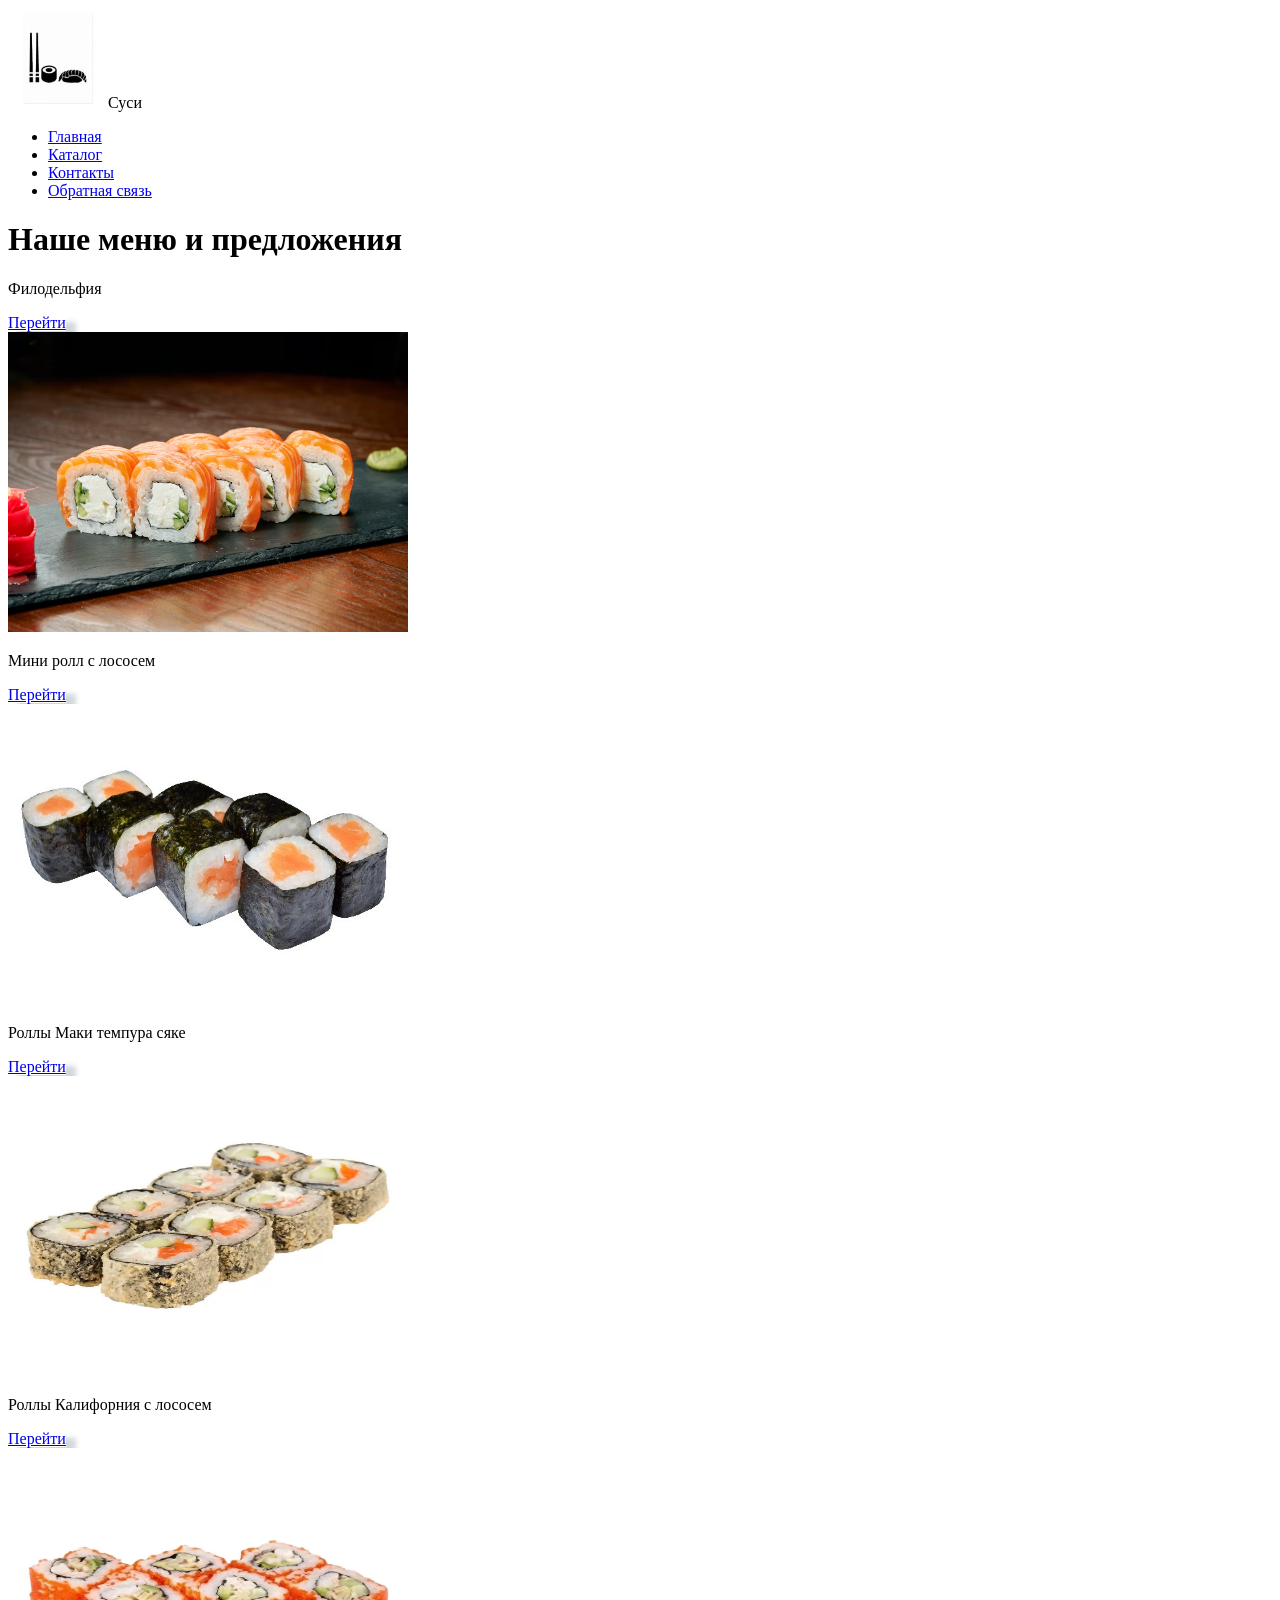
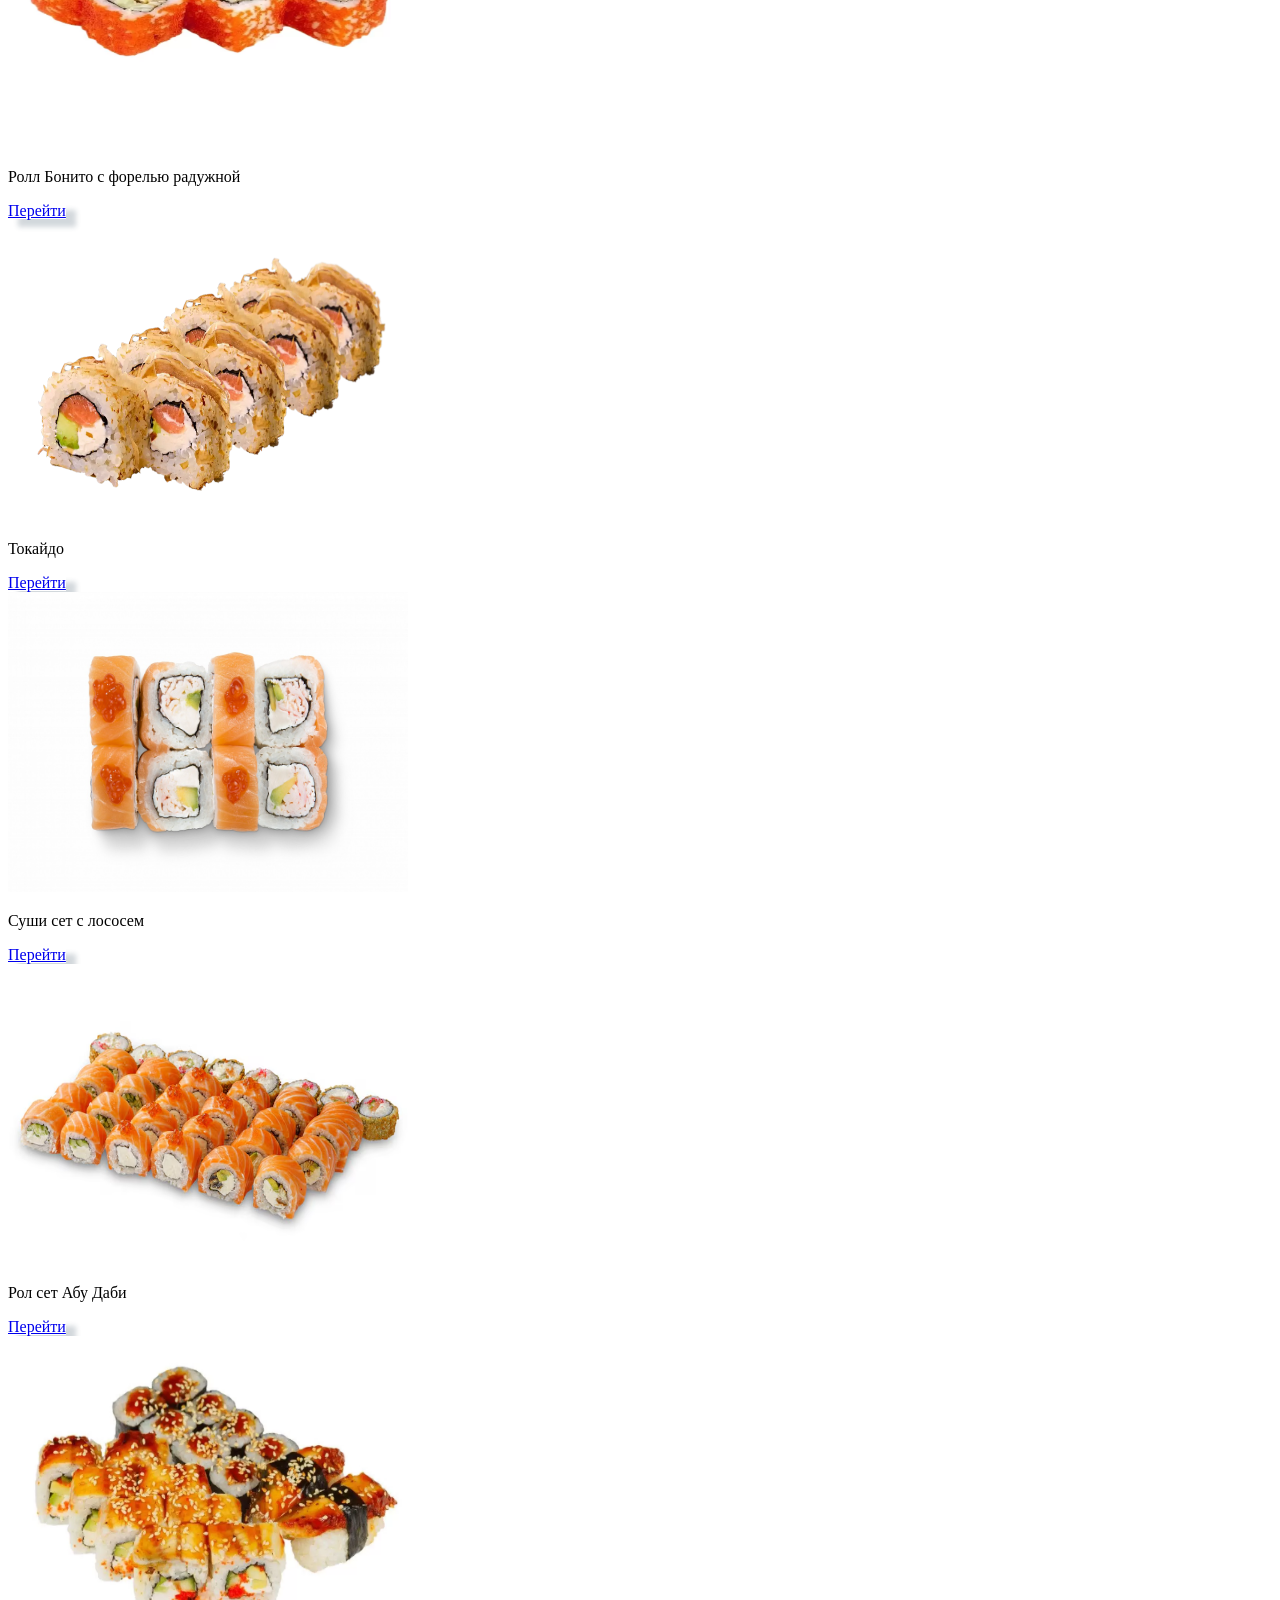
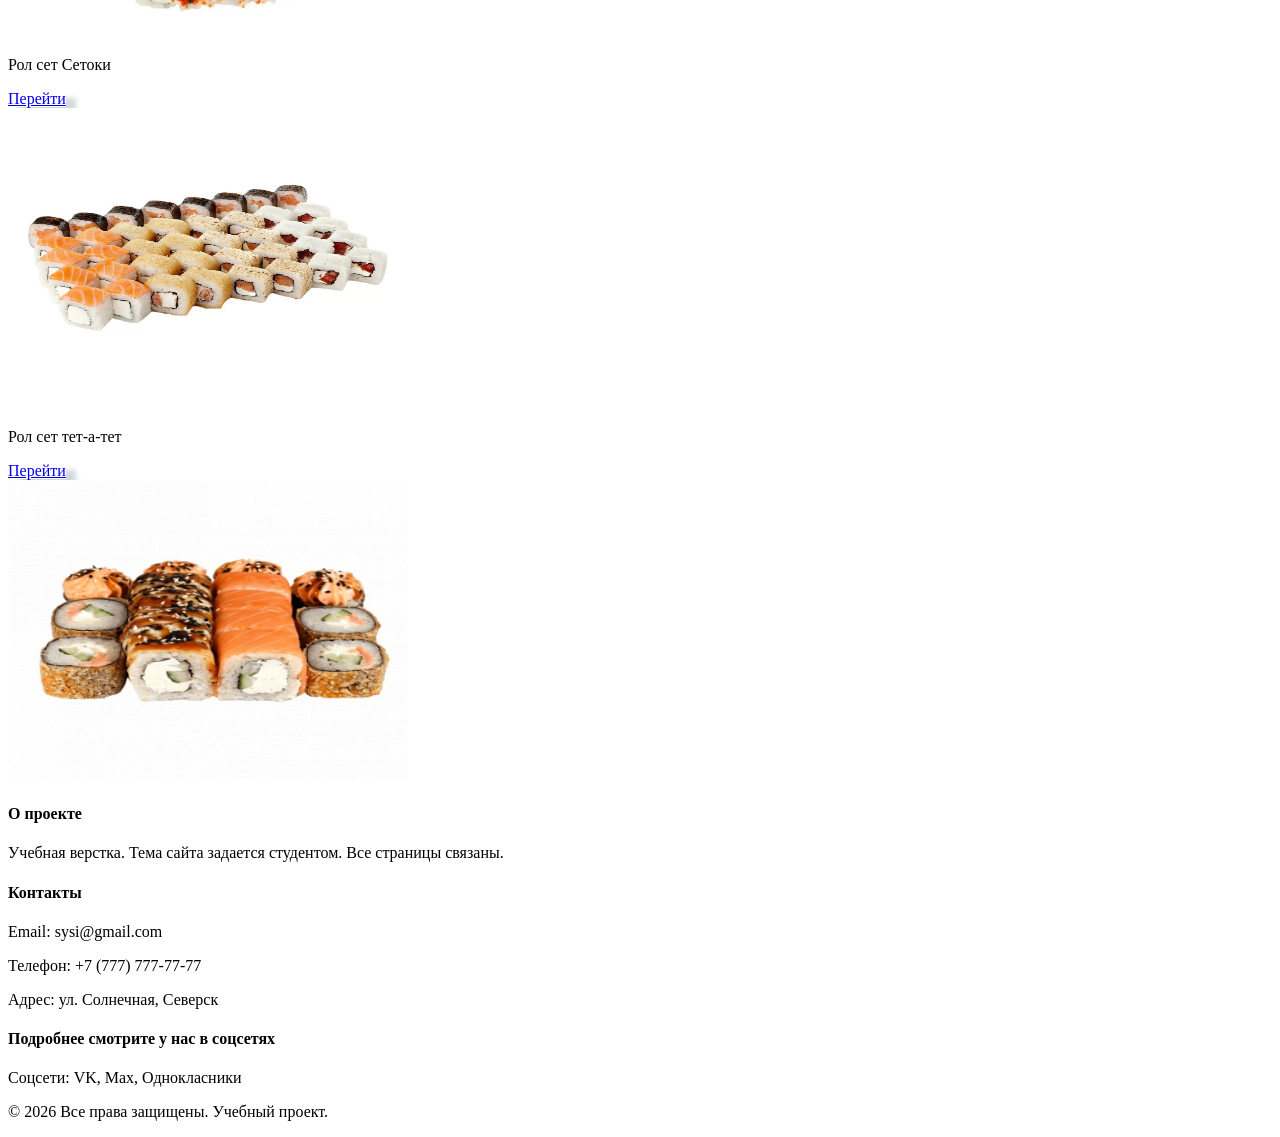
==== catalog.html @ 78e6731c "ПР-1-2" ====
<!DOCTYPE html>
<html lang="ru">
<head>
    <meta charset="UTF-8">
    <meta name="viewport" content="width=device-width, initial-scale=1.0, viewport-fit=cover">
    <title>Главная страница</title>
    <link rel="stylesheet" href="style.css">
</head>
<body>
    <header>
        <div>
            <div class="logo"><img src="img/logo.jpg" 
                height="100px" width="100px" alt="Логотип">Суси</div>
            <nav>
                <ul>
                    <li><a href="index.html">Главная</a></li>
                    <li><a href="catalog.html">Каталог</a></li>
                    <li><a href="contacts.html">Контакты</a></li>
                    <li><a href="feedback.html">Обратная связь</a></li>
                </ul>
            </nav>
        </div>
    </header>
    <h1>Наше меню и предложения</h1>
    <main>


        <div class="div2"><div class="pink-text"><p class='caps3'> Филодельфия</p> 
         <a class="btn bs-danger-bg-subtle" style="box-shadow: 10px 8px 5px 0 rgba(34, 60, 80, 0.2);" href="adress.html">Перейти</a></div></div>


    <div class="div3"><img src="img/filodelfia.avif" width="400px" height="300px"></div>


    <div class="div4"><div class="pink-text"><p class='caps3'> Мини ролл с лососем</p> 
    <a class="btn bs-danger-bg-subtle" style="box-shadow: 10px 8px 5px 0 rgba(34, 60, 80, 0.2);" href="adress.html">Перейти</a></div></div>


    <div class="div5"><img src="img/Мини ролл с лососем.jpg" width="400px" height="300px"></div>


    <div class="div2"><div class="pink-text"><p class='caps3'> Роллы Маки темпура сяке</p> 
        <a class="btn bs-danger-bg-subtle" style="box-shadow: 10px 8px 5px 0 rgba(34, 60, 80, 0.2);" href="adress.html">Перейти</a></div></div>


   <div class="div3"><img src="img/Роллы Sushi Deli Маки темпура сяке.webp" width="400px" height="300px"></div>


   <div class="div4"><div class="pink-text"><p class='caps3'> Роллы Калифорния с лососем</p> 
   <a class="btn bs-danger-bg-subtle" style="box-shadow: 10px 8px 5px 0 rgba(34, 60, 80, 0.2);" href="adress.html">Перейти</a></div></div>


   <div class="div5"><img src="img/Роллы Суши Экспресс Калифорния с лососем.webp" width="400px" height="300px"></div>

   <div class="div2"><div class="pink-text"><p class='caps3'> Ролл Бонито с форелью радужной</p> 
    <a class="btn bs-danger-bg-subtle" style="box-shadow: 10px 8px 5px 0 rgba(34, 60, 80, 0.2);" href="adress.html">Перейти</a></div></div>


<div class="div3"><img src="img/Ролл Бонито с форелью радужной.webp" width="400px" height="300px"></div>


<div class="div4"><div class="pink-text"><p class='caps3'> Токайдо</p> 
<a class="btn bs-danger-bg-subtle" style="box-shadow: 10px 8px 5px 0 rgba(34, 60, 80, 0.2);" href="adress.html">Перейти</a></div></div>


<div class="div5"><img src="img/Токайдо.jpg" width="400px" height="300px"></div>

<div class="div2"><div class="pink-text"><p class='caps3'> Суши сет с лососем</p> 
    <a class="btn bs-danger-bg-subtle" style="box-shadow: 10px 8px 5px 0 rgba(34, 60, 80, 0.2);" href="adress.html">Перейти</a></div></div>


<div class="div3"><img src="img/Суши сет с лососем.avif" width="400px" height="300px"></div>


<div class="div4"><div class="pink-text"><p class='caps3'> Рол сет Абу Даби</p> 
<a class="btn bs-danger-bg-subtle" style="box-shadow: 10px 8px 5px 0 rgba(34, 60, 80, 0.2);" href="adress.html">Перейти</a></div></div>


<div class="div5"><img src="img/Рол сет Абу Даби.webp" width="400px" height="300px"></div>

<div class="div2"><div class="pink-text"><p class='caps3'> Рол сет Сетоки</p> 
    <a class="btn bs-danger-bg-subtle" style="box-shadow: 10px 8px 5px 0 rgba(34, 60, 80, 0.2);" href="adress.html">Перейти</a></div></div>


<div class="div3"><img src="img/Рол сет Сетоки.webp" width="400px" height="300px"></div>


<div class="div4"><div class="pink-text"><p class='caps3'> Рол сет тет-а-тет</p> 
<a class="btn bs-danger-bg-subtle" style="box-shadow: 10px 8px 5px 0 rgba(34, 60, 80, 0.2);" href="adress.html">Перейти</a></div></div>


<div class="div5"><img src="img/Рол сет тет-а-тет.jpg" width="400px" height="300px"></div>



    </main>

    <footer>
        <div>
            <div>
                <h4>О проекте</h4>
                <p>Учебная верстка. Тема сайта задается студентом. Все страницы связаны.</p>
            </div>
            <div>
                <h4>Контакты</h4>
                <p>Email: sysi@gmail.com</p>
                <p>Телефон: +7 (777) 777-77-77</p>
                <p>Адрес: ул. Солнечная, Северск</p>
            </div>
            <div>
                <h4>Подробнее смотрите у нас в соцсетях</h4>
                <p>Соцсети: VK, Max, Однокласники</p>
            </div>
        </div>
        <div>
            <p>&copy; 2026 Все права защищены. Учебный проект.</p>
        </div>
    </footer>
</body>
</html>
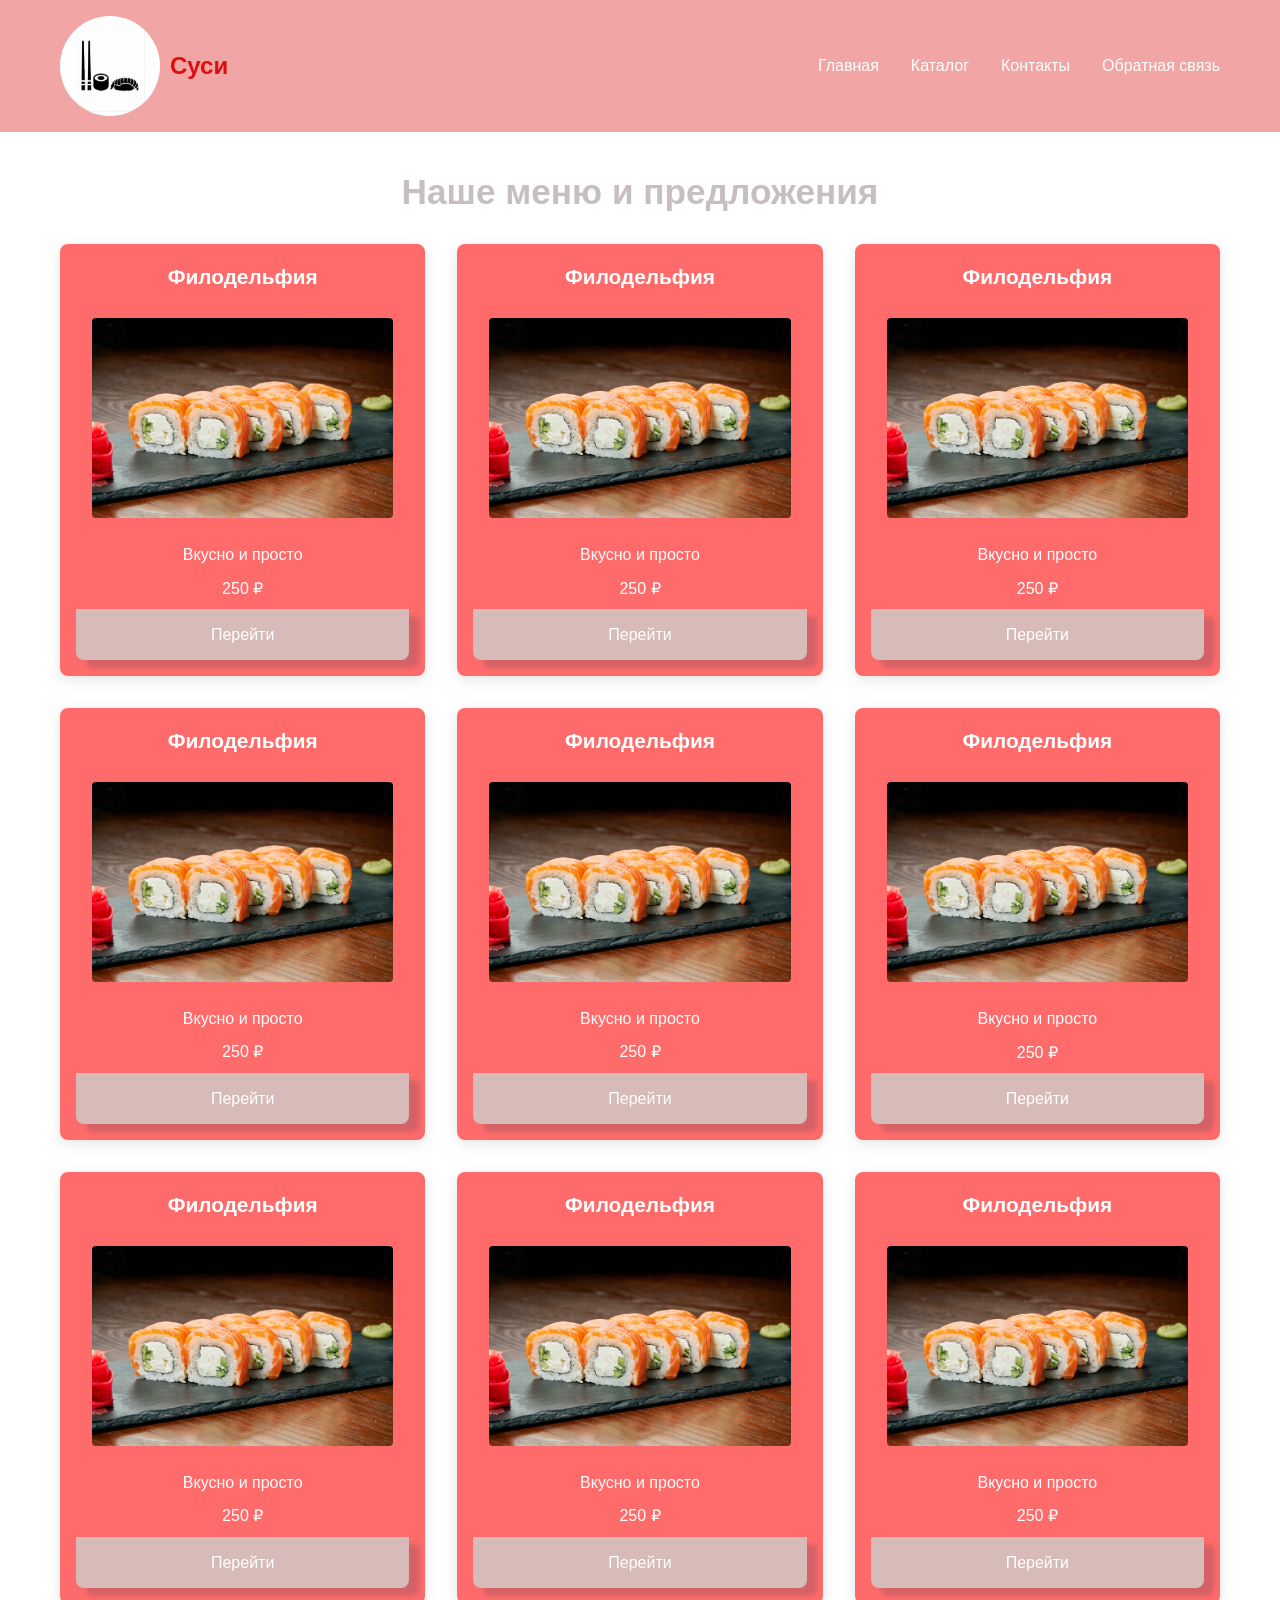
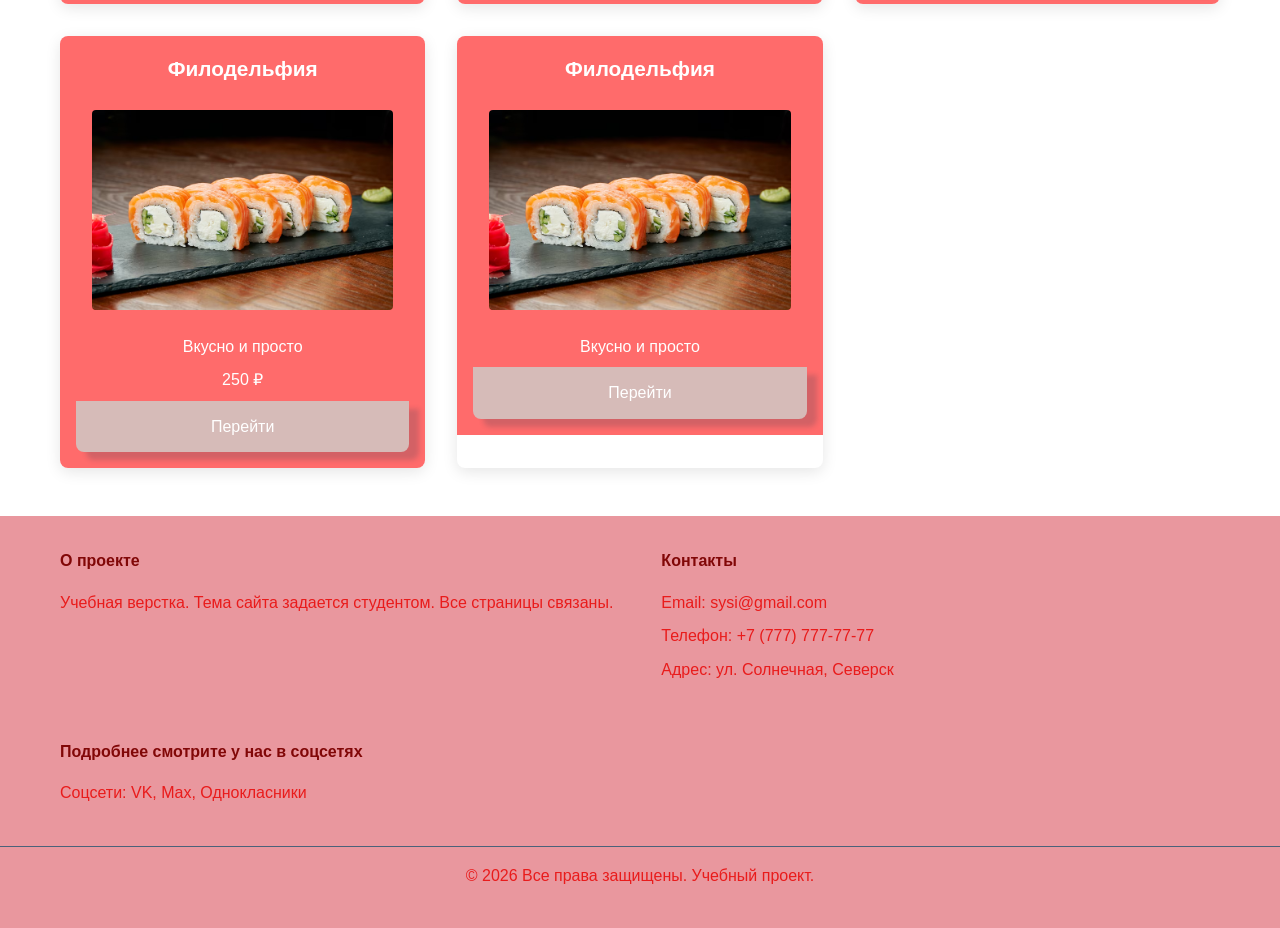
==== commit dd3f9e81: "ПР-2-3: добавил фоновые изображения, градиенты, переходы, псевдоклассы" ====
--- a/catalog.html
+++ b/catalog.html
@@ -4,7 +4,7 @@
     <meta charset="UTF-8">
     <meta name="viewport" content="width=device-width, initial-scale=1.0, viewport-fit=cover">
     <title>Главная страница</title>
-    <link rel="stylesheet" href="style.css">
+    <link rel="stylesheet" href="css/style.css">
 </head>
 <body>
     <header>
@@ -26,73 +26,71 @@
 
 
         <div class="div2"><div class="pink-text"><p class='caps3'> Филодельфия</p> 
-         <a class="btn bs-danger-bg-subtle" style="box-shadow: 10px 8px 5px 0 rgba(34, 60, 80, 0.2);" href="adress.html">Перейти</a></div></div>
-
-
-    <div class="div3"><img src="img/filodelfia.avif" width="400px" height="300px"></div>
-
-
-    <div class="div4"><div class="pink-text"><p class='caps3'> Мини ролл с лососем</p> 
-    <a class="btn bs-danger-bg-subtle" style="box-shadow: 10px 8px 5px 0 rgba(34, 60, 80, 0.2);" href="adress.html">Перейти</a></div></div>
-
-
-    <div class="div5"><img src="img/Мини ролл с лососем.jpg" width="400px" height="300px"></div>
-
-
-    <div class="div2"><div class="pink-text"><p class='caps3'> Роллы Маки темпура сяке</p> 
+        <div class="div3"><img src="img/filodelfia.avif" width="400px" height="300px"></div>
+        <p> Вкусно и просто</p>
+        <p> 250 ₽</p>
         <a class="btn bs-danger-bg-subtle" style="box-shadow: 10px 8px 5px 0 rgba(34, 60, 80, 0.2);" href="adress.html">Перейти</a></div></div>
 
 
-   <div class="div3"><img src="img/Роллы Sushi Deli Маки темпура сяке.webp" width="400px" height="300px"></div>
+                <div class="div2"><div class="pink-text"><p class='caps3'> Филодельфия</p> 
+        <div class="div3"><img src="img/filodelfia.avif" width="400px" height="300px"></div>
+        <p> Вкусно и просто</p>
+        <p> 250 ₽</p>
+        <a class="btn bs-danger-bg-subtle" style="box-shadow: 10px 8px 5px 0 rgba(34, 60, 80, 0.2);" href="adress.html">Перейти</a></div></div>
 
+                <div class="div2"><div class="pink-text"><p class='caps3'> Филодельфия</p> 
+        <div class="div3"><img src="img/filodelfia.avif" width="400px" height="300px"></div>
+        <p> Вкусно и просто</p>
+        <p> 250 ₽</p>
+        <a class="btn bs-danger-bg-subtle" style="box-shadow: 10px 8px 5px 0 rgba(34, 60, 80, 0.2);" href="adress.html">Перейти</a></div></div>
 
-   <div class="div4"><div class="pink-text"><p class='caps3'> Роллы Калифорния с лососем</p> 
-   <a class="btn bs-danger-bg-subtle" style="box-shadow: 10px 8px 5px 0 rgba(34, 60, 80, 0.2);" href="adress.html">Перейти</a></div></div>
+                        <div class="div2"><div class="pink-text"><p class='caps3'> Филодельфия</p> 
+        <div class="div3"><img src="img/filodelfia.avif" width="400px" height="300px"></div>
+        <p> Вкусно и просто</p>
+        <p> 250 ₽</p>
+        <a class="btn bs-danger-bg-subtle" style="box-shadow: 10px 8px 5px 0 rgba(34, 60, 80, 0.2);" href="adress.html">Перейти</a></div></div>
 
+                        <div class="div2"><div class="pink-text"><p class='caps3'> Филодельфия</p> 
+        <div class="div3"><img src="img/filodelfia.avif" width="400px" height="300px"></div>
+        <p> Вкусно и просто</p>
+        <p> 250 ₽</p>
+        <a class="btn bs-danger-bg-subtle" style="box-shadow: 10px 8px 5px 0 rgba(34, 60, 80, 0.2);" href="adress.html">Перейти</a></div></div>
 
-   <div class="div5"><img src="img/Роллы Суши Экспресс Калифорния с лососем.webp" width="400px" height="300px"></div>
+                        <div class="div2"><div class="pink-text"><p class='caps3'> Филодельфия</p> 
+        <div class="div3"><img src="img/filodelfia.avif" width="400px" height="300px"></div>
+        <p> Вкусно и просто</p>
+        <p> 250 ₽</p>
+        <a class="btn bs-danger-bg-subtle" style="box-shadow: 10px 8px 5px 0 rgba(34, 60, 80, 0.2);" href="adress.html">Перейти</a></div></div>
 
-   <div class="div2"><div class="pink-text"><p class='caps3'> Ролл Бонито с форелью радужной</p> 
-    <a class="btn bs-danger-bg-subtle" style="box-shadow: 10px 8px 5px 0 rgba(34, 60, 80, 0.2);" href="adress.html">Перейти</a></div></div>
+                        <div class="div2"><div class="pink-text"><p class='caps3'> Филодельфия</p> 
+        <div class="div3"><img src="img/filodelfia.avif" width="400px" height="300px"></div>
+        <p> Вкусно и просто</p>
+        <p> 250 ₽</p>
+        <a class="btn bs-danger-bg-subtle" style="box-shadow: 10px 8px 5px 0 rgba(34, 60, 80, 0.2);" href="adress.html">Перейти</a></div></div>
 
+                        <div class="div2"><div class="pink-text"><p class='caps3'> Филодельфия</p> 
+        <div class="div3"><img src="img/filodelfia.avif" width="400px" height="300px"></div>
+        <p> Вкусно и просто</p>
+        <p> 250 ₽</p>
+        <a class="btn bs-danger-bg-subtle" style="box-shadow: 10px 8px 5px 0 rgba(34, 60, 80, 0.2);" href="adress.html">Перейти</a></div></div>
 
-<div class="div3"><img src="img/Ролл Бонито с форелью радужной.webp" width="400px" height="300px"></div>
+                        <div class="div2"><div class="pink-text"><p class='caps3'> Филодельфия</p> 
+        <div class="div3"><img src="img/filodelfia.avif" width="400px" height="300px"></div>
+        <p> Вкусно и просто</p>
+        <p> 250 ₽</p>
+        <a class="btn bs-danger-bg-subtle" style="box-shadow: 10px 8px 5px 0 rgba(34, 60, 80, 0.2);" href="adress.html">Перейти</a></div></div>
 
+                        <div class="div2"><div class="pink-text"><p class='caps3'> Филодельфия</p> 
+        <div class="div3"><img src="img/filodelfia.avif" width="400px" height="300px"></div>
+        <p> Вкусно и просто</p>
+        <p> 250 ₽</p>
+        <a class="btn bs-danger-bg-subtle" style="box-shadow: 10px 8px 5px 0 rgba(34, 60, 80, 0.2);" href="adress.html">Перейти</a></div></div>
 
-<div class="div4"><div class="pink-text"><p class='caps3'> Токайдо</p> 
-<a class="btn bs-danger-bg-subtle" style="box-shadow: 10px 8px 5px 0 rgba(34, 60, 80, 0.2);" href="adress.html">Перейти</a></div></div>
-
-
-<div class="div5"><img src="img/Токайдо.jpg" width="400px" height="300px"></div>
-
-<div class="div2"><div class="pink-text"><p class='caps3'> Суши сет с лососем</p> 
-    <a class="btn bs-danger-bg-subtle" style="box-shadow: 10px 8px 5px 0 rgba(34, 60, 80, 0.2);" href="adress.html">Перейти</a></div></div>
-
-
-<div class="div3"><img src="img/Суши сет с лососем.avif" width="400px" height="300px"></div>
-
-
-<div class="div4"><div class="pink-text"><p class='caps3'> Рол сет Абу Даби</p> 
-<a class="btn bs-danger-bg-subtle" style="box-shadow: 10px 8px 5px 0 rgba(34, 60, 80, 0.2);" href="adress.html">Перейти</a></div></div>
-
-
-<div class="div5"><img src="img/Рол сет Абу Даби.webp" width="400px" height="300px"></div>
-
-<div class="div2"><div class="pink-text"><p class='caps3'> Рол сет Сетоки</p> 
-    <a class="btn bs-danger-bg-subtle" style="box-shadow: 10px 8px 5px 0 rgba(34, 60, 80, 0.2);" href="adress.html">Перейти</a></div></div>
-
-
-<div class="div3"><img src="img/Рол сет Сетоки.webp" width="400px" height="300px"></div>
-
-
-<div class="div4"><div class="pink-text"><p class='caps3'> Рол сет тет-а-тет</p> 
-<a class="btn bs-danger-bg-subtle" style="box-shadow: 10px 8px 5px 0 rgba(34, 60, 80, 0.2);" href="adress.html">Перейти</a></div></div>
-
-
-<div class="div5"><img src="img/Рол сет тет-а-тет.jpg" width="400px" height="300px"></div>
-
-
-
+                        <div class="div2"><div class="pink-text"><p class='caps3'> Филодельфия</p> 
+        <div class="div3"><img src="img/filodelfia.avif" width="400px" height="300px"></div>
+        <p> Вкусно и просто</p>
+        
+        <a class="btn bs-danger-bg-subtle" style="box-shadow: 10px 8px 5px 0 rgba(34, 60, 80, 0.2);" href="adress.html">Перейти</a></div></div>
     </main>
 
     <footer>
--- a/css/style.css
+++ b/css/style.css
@@ -0,0 +1,250 @@
+* {
+  margin: 0;
+  padding: 0;
+  box-sizing: border-box;
+}
+
+body {
+  font-family: 'Arial', sans-serif;
+  line-height: 1.6;
+  color: #7a0b0b;
+  background-color: #fff;
+}
+
+header {
+  background-color: #f1a5a5;
+  color: rgb(221, 14, 14);
+  padding: 1rem 0;
+}
+
+header > div {
+  display: flex;
+  justify-content: space-between;
+  align-items: center;
+  max-width: 1200px;
+  margin: 0 auto;
+  padding: 0 20px;
+}
+
+.container {
+    max-width: 1200px;
+    margin: 0 auto;  
+    padding: 0 20px;  
+}
+
+.product-card {
+    background-color: #ffffff;
+    border: 1px solid #e0e0e0;
+    border-radius: 12px;
+    padding: 20px;
+    margin-bottom: 25px;
+    text-align: center;
+    transition: transform 0.2s, box-shadow 0.2s;
+}
+
+
+
+.logo {
+  display: flex;
+  align-items: center;
+  font-size: 1.5rem;
+  font-weight: bold;
+  gap: 10px;
+}
+
+.logo img {
+  border-radius: 50%;
+}
+
+nav ul {
+  list-style: none;
+  display: flex;
+  gap: 2rem;
+}
+
+nav a {
+  color: white;
+  text-decoration: none;
+  font-weight: 500;
+  transition: color 0.3s ease;
+}
+
+nav a:hover {
+  color: #a53057;
+}
+
+/* Заголовок страницы */
+h1 {
+  text-align: center;
+  margin: 2rem 0 1.5rem;
+  color: #c7bfbf;
+  font-size: 2.2rem;
+}
+
+/* Основной контент */
+main {
+  max-width: 1200px;
+  margin: 0 auto;
+  padding: 0 20px 3rem;
+  display: grid;
+  grid-template-columns: repeat(auto-fit, minmax(300px, 1fr));
+  gap: 2rem;
+}
+
+/* Карточки товаров */
+.div2 {
+  background: white;
+  border-radius: 8px;
+  overflow: hidden;
+  box-shadow: 0 4px 15px rgba(0, 0, 0, 0.1);
+  transition: transform 0.3s ease, box-shadow 0.3s ease;
+}
+
+.div2:hover {
+  transform: translateY(-5px);
+  box-shadow: 0 8px 25px rgba(0, 0, 0, 0.15);
+}
+
+.pink-text {
+  background-color: #ff6b6b;
+  color: white;
+  padding: 1rem;
+  text-align: center;
+}
+
+.caps3 {
+  font-size: 1.3rem;
+  font-weight: bold;
+  margin: 0;
+}
+
+.div3 {
+  text-align: center;
+  padding: 1rem;
+}
+
+.div3 img {
+  width: 100%;
+  height: auto;
+  border-radius: 4px;
+}
+
+.div2 p {
+  padding: 0 1rem 0.5rem;
+  text-align: center;
+}
+
+.div2 a {
+  display: block;
+  text-align: center;
+  padding: 0.8rem 1rem;
+  color: white;
+  text-decoration: none;
+  background-color: #d6bbb8;
+  border-bottom-left-radius: 8px;
+  border-bottom-right-radius: 8px;
+}
+
+form {
+    background-color: #83667d;
+    padding: 30px;
+    border-radius: 16px;
+    max-width: 600px;
+    margin: 0 auto;
+    box-shadow: 0 8px 20px rgba(235, 179, 179, 0.678);
+    border: 1px solid #c59595;
+}
+
+form div {
+    margin-bottom: 20px;
+}
+
+label {
+    display: block;
+    font-weight: 600;
+    margin-bottom: 8px;
+}
+
+
+/* Подвал (footer) */
+footer {
+  background-color: #e9979e;
+  color: rgb(233, 27, 27);
+  padding: 2rem 0 1rem;
+}
+
+footer > div:first-of-type {
+  display: flex;
+  flex-wrap: wrap;
+  gap: 3rem;
+  max-width: 1200px;
+  margin: 0 auto 2rem;
+  padding: 0 20px;
+}
+
+footer h4 {
+  margin-bottom: 1rem;
+  color: #810707;
+}
+
+footer p {
+  margin-bottom: 0.5rem;
+}
+
+footer > div:last-of-type {
+  text-align: center;
+  padding: 1rem 20px;
+  border-top: 1px solid #4a627a;
+  margin-top: 1rem;
+}
+
+/* Адаптивность */
+@media (max-width: 768px) {
+  header > div {
+    flex-direction: column;
+    gap: 1rem;
+    text-align: center;
+  }
+  
+  nav ul {
+    gap: 1rem;
+  }
+  
+  h1 {
+    font-size: 1.8rem;
+    margin: 1.5rem 0 1rem;
+  }
+  
+  footer > div:first-of-type {
+    flex-direction: column;
+    gap: 2rem;
+  }
+}
+section {
+    margin-top: 40px;
+    margin-bottom: 40px;
+}
+
+.hero {
+    background: linear-gradient(135deg, rgba(79, 12, 105, 0.61) 0%, rgba(11, 21, 167, 0.3) 100%), url('https://via.placeholder.com/1920x600?text=Hero+Background');
+    background-size: cover;
+    background-position: center;
+    padding: 80px 0;
+    text-align: center;
+    color: rgb(179, 170, 170);
+}
+
+.hero h1, .hero p {
+    color: white;
+}
+
+.hero .btn {
+    background-color: #e67e22;
+}
+
+.hero .btn:hover {
+    background-color: #d35400;
+}
+
+
+
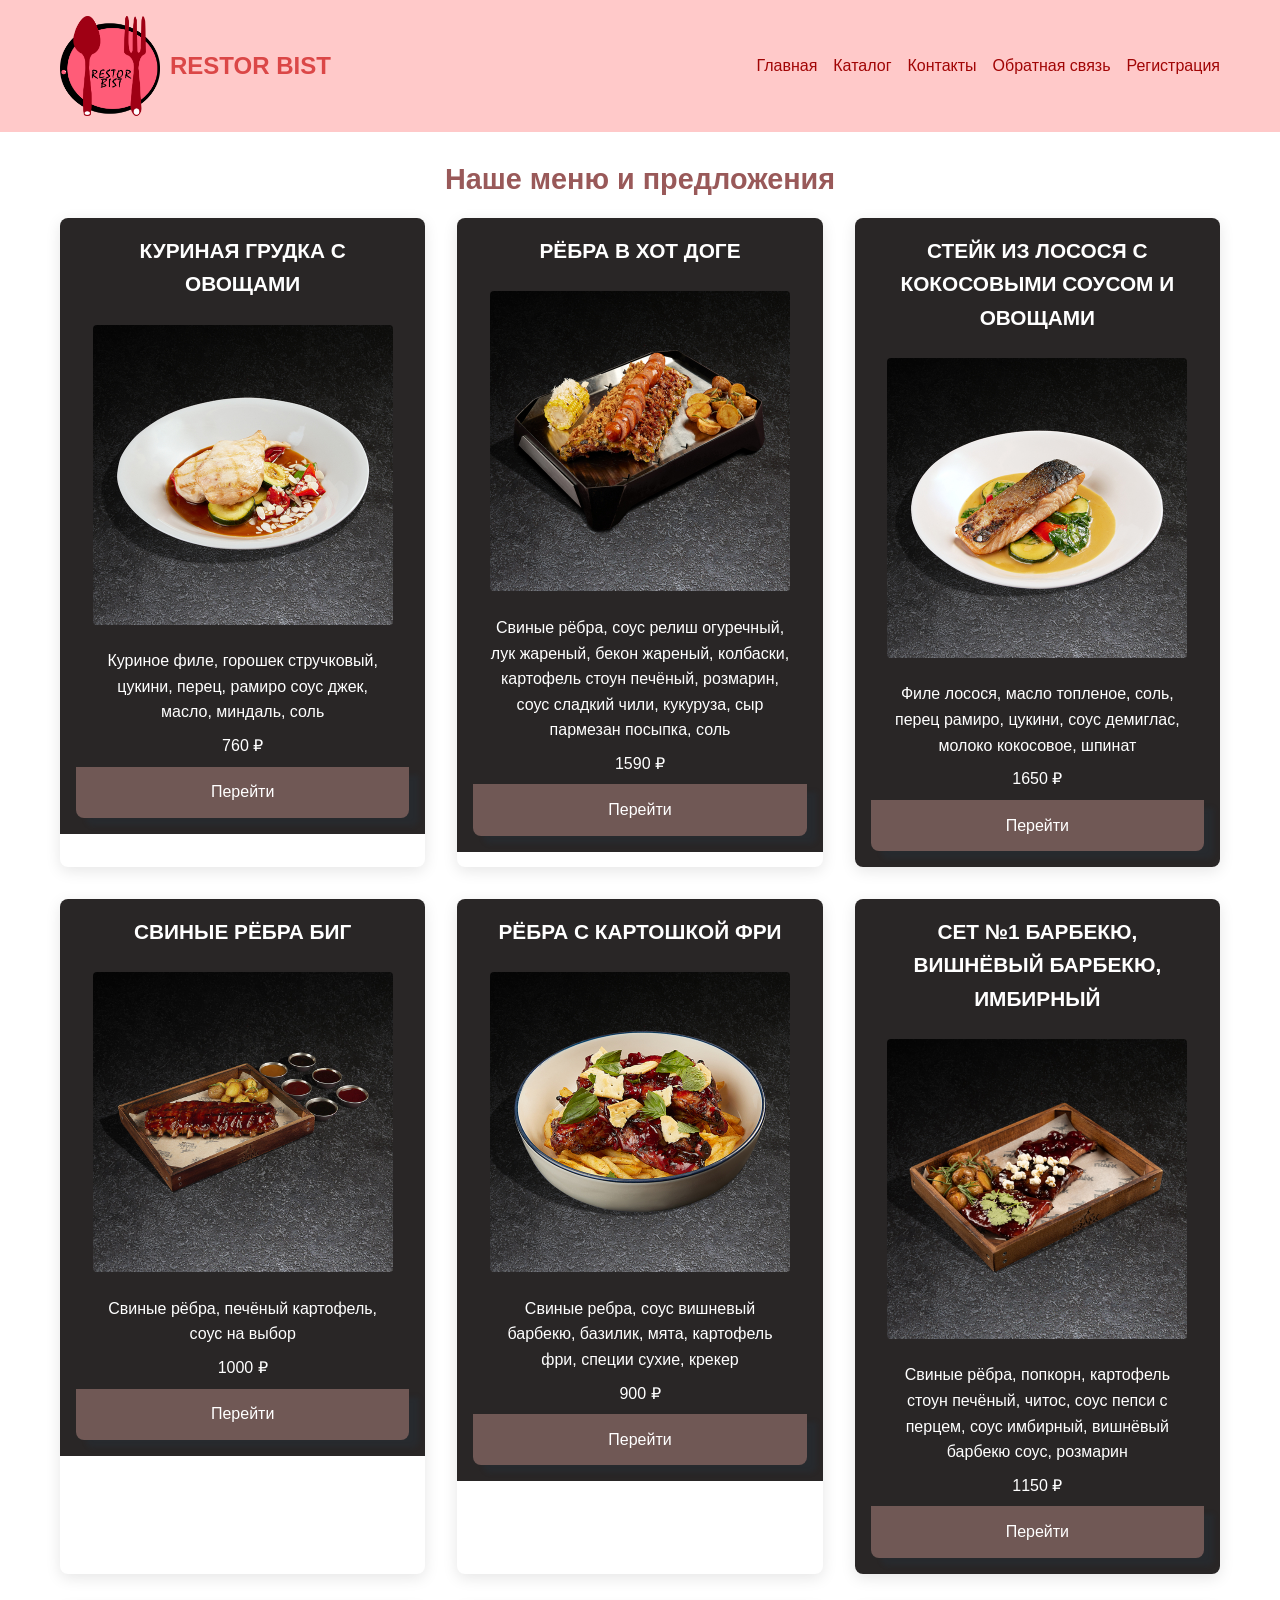
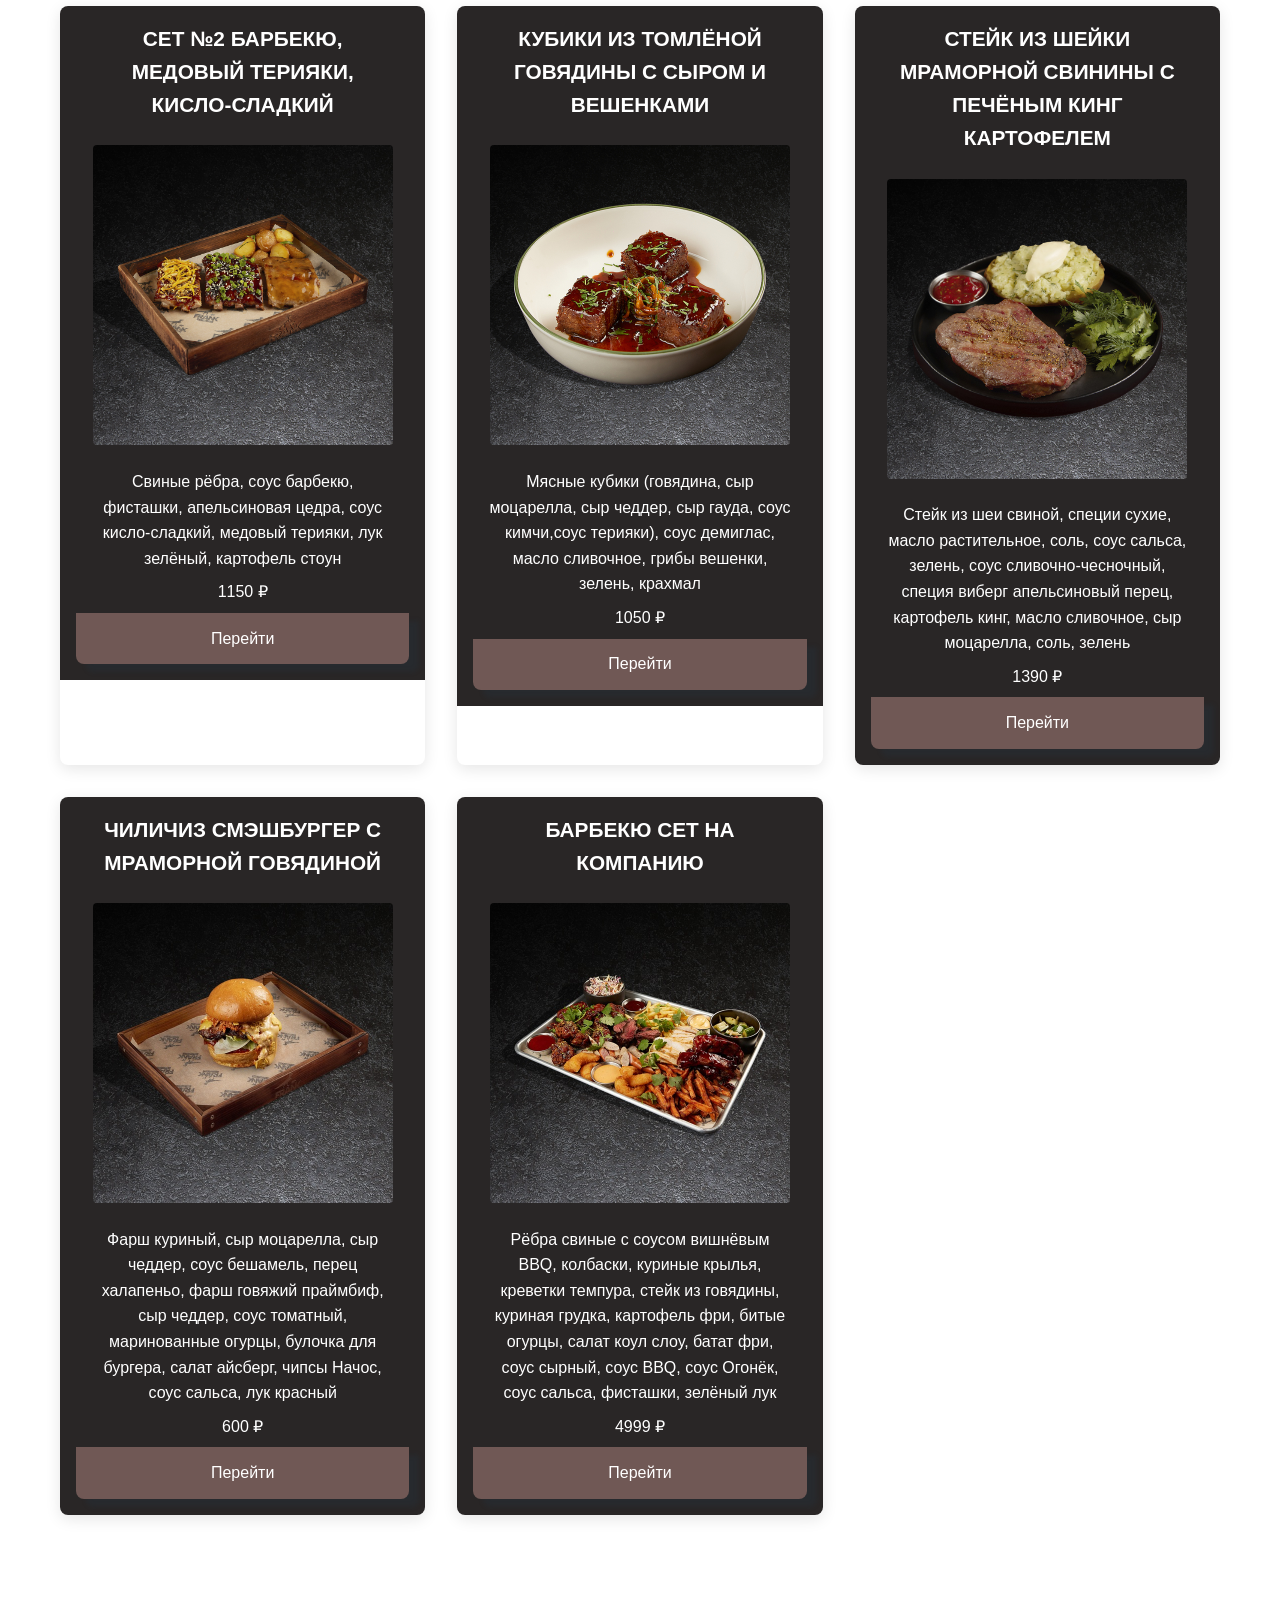
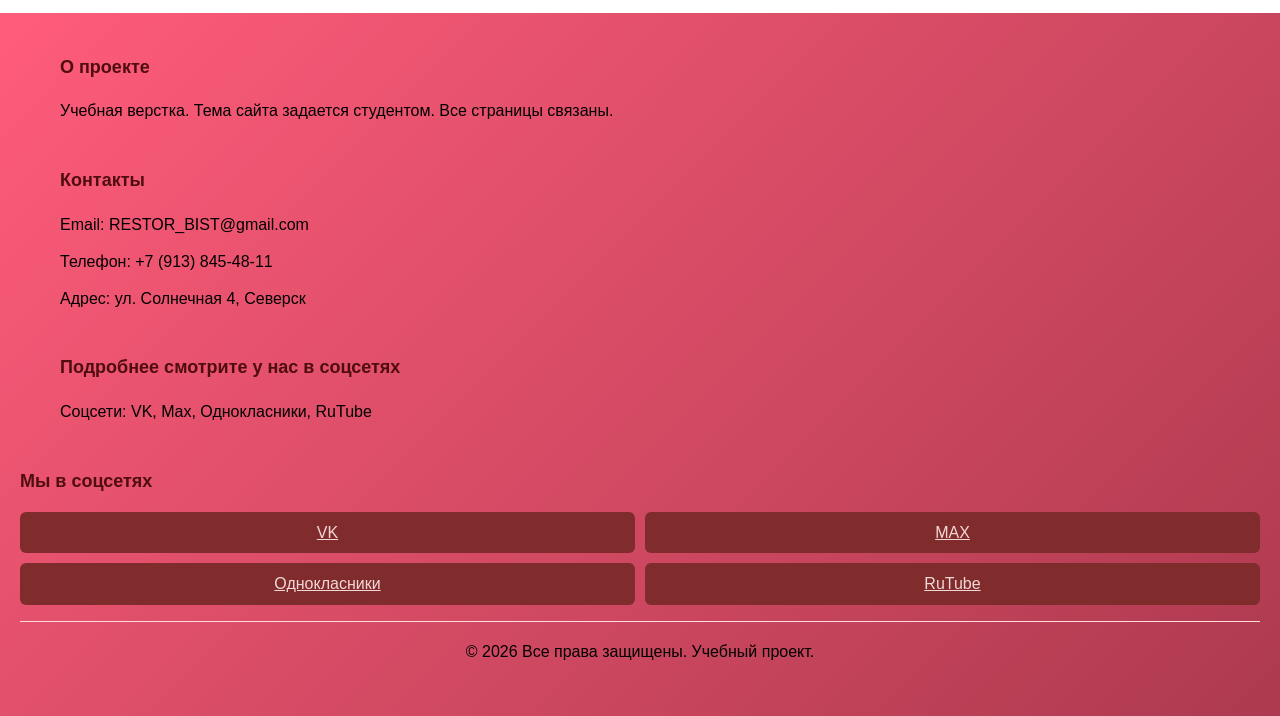
==== commit ba785e85: "некоторые изменения" ====
--- a/catalog.html
+++ b/catalog.html
@@ -9,14 +9,15 @@
 <body>
     <header>
         <div>
-            <div class="logo"><img src="img/logo.jpg" 
-                height="100px" width="100px" alt="Логотип">Суси</div>
+            <div class="logo"><img src="img/логотип цветной.png" 
+                height="100px" width="100px" alt="Логотип">RESTOR BIST</div>
             <nav>
                 <ul>
                     <li><a href="index.html">Главная</a></li>
                     <li><a href="catalog.html">Каталог</a></li>
                     <li><a href="contacts.html">Контакты</a></li>
                     <li><a href="feedback.html">Обратная связь</a></li>
+                    <li><a href="registr.html">Регистрация</a></li>
                 </ul>
             </nav>
         </div>
@@ -25,71 +26,70 @@
     <main>
 
 
-        <div class="div2"><div class="pink-text"><p class='caps3'> Филодельфия</p> 
-        <div class="div3"><img src="img/filodelfia.avif" width="400px" height="300px"></div>
-        <p> Вкусно и просто</p>
-        <p> 250 ₽</p>
+                <div class="div2"><div class="pink-text"><p class='caps3'> КУРИНАЯ ГРУДКА С ОВОЩАМИ</p> 
+        <div class="div3"><img src="img/КУРИНАЯ ГРУДКА С ОВОЩАМИ.jpg" ></div>
+        <p> Куриное филе, горошек стручковый, цукини, перец, рамиро соус джек, масло, миндаль, соль</p>
+        <p> 760 ₽</p>
+        <a class="btn bs-danger-bg-subtle" style="box-shadow: 10px 8px 5px 0 rgba(34, 60, 80, 0.2);" href="adress.html">Перейти</a></div></div>
+
+                <div class="div2"><div class="pink-text"><p class='caps3'> РЁБРА В ХОТ ДОГЕ</p> 
+        <div class="div3"><img src="img/ребра в хот доге.jpg" width="400px" height="300px"></div>
+        <p> Свиные рёбра, соус релиш огуречный, лук жареный, бекон жареный, колбаски, картофель стоун печёный, розмарин, соус сладкий чили, кукуруза, сыр пармезан посыпка, соль</p>
+        <p> 1590 ₽</p>
+        <a class="btn bs-danger-bg-subtle" style="box-shadow: 10px 8px 5px 0 rgba(34, 60, 80, 0.2);" href="adress.html">Перейти</a></div></div>
+
+        <div class="div2"><div class="pink-text"><p class='caps3'> СТЕЙК ИЗ ЛОСОСЯ С КОКОСОВЫМИ СОУСОМ И ОВОЩАМИ</p> 
+        <div class="div3"><img src="img/СТЕЙК ИЗ ЛОСОСЯ С КОКОСОВЫМИ СОУСОМ И ОВОЩАМИ.jpg" width="400px" height="300px"></div>
+        <p> Филе лосося, масло топленое, соль, перец рамиро, цукини, соус демиглас, молоко кокосовое, шпинат</p>
+        <p> 1650 ₽</p>
+        <a class="btn bs-danger-bg-subtle" style="box-shadow: 10px 8px 5px 0 rgba(34, 60, 80, 0.2);" href="adress.html">Перейти</a></div></div>
+
+                        <div class="div2"><div class="pink-text"><p class='caps3'> СВИНЫЕ РЁБРА БИГ</p> 
+        <div class="div3"><img src="img/СВИНЫЕ РЁБРА БИГ.jpg" width="400px" height="300px"></div>
+        <p> Свиные рёбра, печёный картофель, соус на выбор</p>
+        <p> 1000 ₽</p>
+        <a class="btn bs-danger-bg-subtle" style="box-shadow: 10px 8px 5px 0 rgba(34, 60, 80, 0.2);" href="adress.html">Перейти</a></div></div>
+                        <div class="div2"><div class="pink-text"><p class='caps3'> РЁБРА С КАРТОШКОЙ ФРИ</p> 
+        <div class="div3"><img src="img/Ребра с картошкой фри.jpg" width="400px" height="300px"></div>
+        <p> Свиные ребра, соус вишневый барбекю, базилик, мята, картофель фри, специи сухие, крекер</p>
+        <p> 900 ₽</p>
         <a class="btn bs-danger-bg-subtle" style="box-shadow: 10px 8px 5px 0 rgba(34, 60, 80, 0.2);" href="adress.html">Перейти</a></div></div>
 
 
-                <div class="div2"><div class="pink-text"><p class='caps3'> Филодельфия</p> 
-        <div class="div3"><img src="img/filodelfia.avif" width="400px" height="300px"></div>
-        <p> Вкусно и просто</p>
-        <p> 250 ₽</p>
+                        <div class="div2"><div class="pink-text"><p class='caps3'> СЕТ №1 БАРБЕКЮ, ВИШНЁВЫЙ БАРБЕКЮ, ИМБИРНЫЙ</p> 
+        <div class="div3"><img src="img/СЕТ №2 БАРБЕКЮ, ВИШНЁВЫЙ БАРБЕКЮ, ИМБИРНЫЙ.jpg" width="400px" height="300px"></div>
+        <p> Свиные рёбра, попкорн, картофель стоун печёный, читос, соус пепси с перцем, соус имбирный, вишнёвый барбекю соус, розмарин</p>
+        <p> 1150 ₽</p>
         <a class="btn bs-danger-bg-subtle" style="box-shadow: 10px 8px 5px 0 rgba(34, 60, 80, 0.2);" href="adress.html">Перейти</a></div></div>
 
-                <div class="div2"><div class="pink-text"><p class='caps3'> Филодельфия</p> 
-        <div class="div3"><img src="img/filodelfia.avif" width="400px" height="300px"></div>
-        <p> Вкусно и просто</p>
-        <p> 250 ₽</p>
+                        <div class="div2"><div class="pink-text"><p class='caps3'> СЕТ №2 БАРБЕКЮ, МЕДОВЫЙ ТЕРИЯКИ, КИСЛО-СЛАДКИЙ</p> 
+        <div class="div3"><img src="img/СЕТ №1 БАРБЕКЮ, МЕДОВЫЙ ТЕРИЯКИ, КИСЛО-СЛАДКИЙ.JPG" width="400px" height="300px"></div>
+        <p> Свиные рёбра, соус барбекю, фисташки, апельсиновая цедра, соус кисло-сладкий, медовый терияки, лук зелёный, картофель стоун</p>
+        <p> 1150 ₽</p>
+        <a class="btn bs-danger-bg-subtle" style="box-shadow: 10px 8px 5px 0 rgba(34, 60, 80, 0.2);" href="adress.html">Перейти</a></div></div>
+ 
+        <div class="div2"><div class="pink-text"><p class='caps3'> КУБИКИ ИЗ ТОМЛЁНОЙ ГОВЯДИНЫ С СЫРОМ И ВЕШЕНКАМИ</p> 
+        <div class="div3"><img src="img/КУБИКИ ИЗ ТОМЛЁНОЙ ГОВЯДИНЫ С СЫРОМ И ВЕШЕНКАМИ.jpg" ></div>
+        <p> Мясные кубики (говядина, сыр моцарелла, сыр чеддер, сыр гауда, соус кимчи,соус терияки), соус демиглас, масло сливочное, грибы вешенки, зелень, крахмал</p>
+        <p> 1050 ₽</p>
+        <a class="btn bs-danger-bg-subtle" style="box-shadow: 10px 8px 5px 0 rgba(34, 60, 80, 0.2);" href="adress.html">Перейти</a></div></div>
+                        
+                        <div class="div2"><div class="pink-text"><p class='caps3'> СТЕЙК ИЗ ШЕЙКИ МРАМОРНОЙ СВИНИНЫ С ПЕЧЁНЫМ КИНГ КАРТОФЕЛЕМ</p> 
+        <div class="div3"><img src="img/СТЕЙК ИЗ ШЕЙКИ МРАМОРНОЙ СВИНИНЫ С ПЕЧЁНЫМ КИНГ КАРТОФЕЛЕМ.jpg" width="400px" height="300px"></div>
+        <p> Стейк из шеи свиной, специи сухие, масло растительное, соль, соус сальса, зелень, соус сливочно-чесночный, специя виберг апельсиновый перец, картофель кинг, масло сливочное, сыр моцарелла, соль, зелень</p>
+        <p> 1390 ₽</p>
         <a class="btn bs-danger-bg-subtle" style="box-shadow: 10px 8px 5px 0 rgba(34, 60, 80, 0.2);" href="adress.html">Перейти</a></div></div>
 
-                        <div class="div2"><div class="pink-text"><p class='caps3'> Филодельфия</p> 
-        <div class="div3"><img src="img/filodelfia.avif" width="400px" height="300px"></div>
-        <p> Вкусно и просто</p>
-        <p> 250 ₽</p>
+                        <div class="div2"><div class="pink-text"><p class='caps3'> ЧИЛИЧИЗ СМЭШБУРГЕР С МРАМОРНОЙ ГОВЯДИНОЙ</p> 
+        <div class="div3"><img src="img/ЧИЛИЧИЗ СМЭШБУРГЕР С МРАМОРНОЙ ГОВЯДИНОЙ.jpg" width="400px" height="300px"></div>
+        <p> Фарш куриный, сыр моцарелла, сыр чеддер, соус бешамель, перец халапеньо, фарш говяжий праймбиф, сыр чеддер, соус томатный, маринованные огурцы, булочка для бургера, салат айсберг, чипсы Начос, соус сальса, лук красный</p>
+        <p> 600 ₽</p>
         <a class="btn bs-danger-bg-subtle" style="box-shadow: 10px 8px 5px 0 rgba(34, 60, 80, 0.2);" href="adress.html">Перейти</a></div></div>
 
-                        <div class="div2"><div class="pink-text"><p class='caps3'> Филодельфия</p> 
-        <div class="div3"><img src="img/filodelfia.avif" width="400px" height="300px"></div>
-        <p> Вкусно и просто</p>
-        <p> 250 ₽</p>
-        <a class="btn bs-danger-bg-subtle" style="box-shadow: 10px 8px 5px 0 rgba(34, 60, 80, 0.2);" href="adress.html">Перейти</a></div></div>
-
-                        <div class="div2"><div class="pink-text"><p class='caps3'> Филодельфия</p> 
-        <div class="div3"><img src="img/filodelfia.avif" width="400px" height="300px"></div>
-        <p> Вкусно и просто</p>
-        <p> 250 ₽</p>
-        <a class="btn bs-danger-bg-subtle" style="box-shadow: 10px 8px 5px 0 rgba(34, 60, 80, 0.2);" href="adress.html">Перейти</a></div></div>
-
-                        <div class="div2"><div class="pink-text"><p class='caps3'> Филодельфия</p> 
-        <div class="div3"><img src="img/filodelfia.avif" width="400px" height="300px"></div>
-        <p> Вкусно и просто</p>
-        <p> 250 ₽</p>
-        <a class="btn bs-danger-bg-subtle" style="box-shadow: 10px 8px 5px 0 rgba(34, 60, 80, 0.2);" href="adress.html">Перейти</a></div></div>
-
-                        <div class="div2"><div class="pink-text"><p class='caps3'> Филодельфия</p> 
-        <div class="div3"><img src="img/filodelfia.avif" width="400px" height="300px"></div>
-        <p> Вкусно и просто</p>
-        <p> 250 ₽</p>
-        <a class="btn bs-danger-bg-subtle" style="box-shadow: 10px 8px 5px 0 rgba(34, 60, 80, 0.2);" href="adress.html">Перейти</a></div></div>
-
-                        <div class="div2"><div class="pink-text"><p class='caps3'> Филодельфия</p> 
-        <div class="div3"><img src="img/filodelfia.avif" width="400px" height="300px"></div>
-        <p> Вкусно и просто</p>
-        <p> 250 ₽</p>
-        <a class="btn bs-danger-bg-subtle" style="box-shadow: 10px 8px 5px 0 rgba(34, 60, 80, 0.2);" href="adress.html">Перейти</a></div></div>
-
-                        <div class="div2"><div class="pink-text"><p class='caps3'> Филодельфия</p> 
-        <div class="div3"><img src="img/filodelfia.avif" width="400px" height="300px"></div>
-        <p> Вкусно и просто</p>
-        <p> 250 ₽</p>
-        <a class="btn bs-danger-bg-subtle" style="box-shadow: 10px 8px 5px 0 rgba(34, 60, 80, 0.2);" href="adress.html">Перейти</a></div></div>
-
-                        <div class="div2"><div class="pink-text"><p class='caps3'> Филодельфия</p> 
-        <div class="div3"><img src="img/filodelfia.avif" width="400px" height="300px"></div>
-        <p> Вкусно и просто</p>
-        
+                        <div class="div2"><div class="pink-text"><p class='caps3'> БАРБЕКЮ СЕТ НА КОМПАНИЮ</p> 
+        <div class="div3"><img src="img/БАРБЕКЮ СЕТ НА КОМПАНИЮ.JPG" width="400px" height="300px"></div>
+        <p> Рёбра свиные с соусом вишнёвым BBQ, колбаски, куриные крылья, креветки темпура, стейк из говядины, куриная грудка, картофель фри, битые огурцы, салат коул слоу, батат фри, соус сырный, соус BBQ, соус Огонёк, соус сальса, фисташки, зелёный лук</p>
+        <p> 4999 ₽</p>
         <a class="btn bs-danger-bg-subtle" style="box-shadow: 10px 8px 5px 0 rgba(34, 60, 80, 0.2);" href="adress.html">Перейти</a></div></div>
     </main>
 
@@ -101,18 +101,29 @@
             </div>
             <div>
                 <h4>Контакты</h4>
-                <p>Email: sysi@gmail.com</p>
-                <p>Телефон: +7 (777) 777-77-77</p>
-                <p>Адрес: ул. Солнечная, Северск</p>
+                <p>Email: RESTOR_BIST@gmail.com</p>
+                <p>Телефон: +7 (913) 845-48-11</p>
+                <p>Адрес: ул. Солнечная 4, Северск</p>
             </div>
             <div>
                 <h4>Подробнее смотрите у нас в соцсетях</h4>
-                <p>Соцсети: VK, Max, Однокласники</p>
+                <p>Соцсети: VK, Max, Однокласники, RuTube</p>
+            </div>
+        </div> 
+          <div class="footer-social">
+            <h4>Мы в соцсетях</h4>
+            <div class="social-grid">
+                <a href="#">VK</a>
+                <a href="#">MAX</a>
+                <a href="#">Однокласники</a>
+                <a href="#">RuTube</a>
             </div>
         </div>
         <div>
             <p>&copy; 2026 Все права защищены. Учебный проект.</p>
         </div>
+     
+        
     </footer>
 </body>
-</html>+</html>
--- a/css/style.css
+++ b/css/style.css
@@ -1,3 +1,4 @@
+
 * {
   margin: 0;
   padding: 0;
@@ -12,8 +13,8 @@
 }
 
 header {
-  background-color: #f1a5a5;
-  color: rgb(221, 14, 14);
+  background-color: #ffc9c9;
+  color: rgb(219, 71, 71);
   padding: 1rem 0;
 }
 
@@ -52,10 +53,6 @@
   gap: 10px;
 }
 
-.logo img {
-  border-radius: 50%;
-}
-
 nav ul {
   list-style: none;
   display: flex;
@@ -63,21 +60,21 @@
 }
 
 nav a {
-  color: white;
+  color: rgb(161, 5, 5);
   text-decoration: none;
   font-weight: 500;
   transition: color 0.3s ease;
 }
 
 nav a:hover {
-  color: #a53057;
+  color: #ac9497;
 }
 
 /* Заголовок страницы */
 h1 {
   text-align: center;
   margin: 2rem 0 1.5rem;
-  color: #c7bfbf;
+  color: #995959;
   font-size: 2.2rem;
 }
 
@@ -91,9 +88,19 @@
   gap: 2rem;
 }
 
+
+maln {
+  max-width: 1200px;
+  margin: 0 auto;
+  padding: 0 20px 3rem;
+  display: grid;
+  grid-template-columns: 1fr;
+  gap: 2rem;
+}
+
 /* Карточки товаров */
 .div2 {
-  background: white;
+  background: rgb(255, 255, 255);
   border-radius: 8px;
   overflow: hidden;
   box-shadow: 0 4px 15px rgba(0, 0, 0, 0.1);
@@ -106,7 +113,7 @@
 }
 
 .pink-text {
-  background-color: #ff6b6b;
+  background-color: #292626;
   color: white;
   padding: 1rem;
   text-align: center;
@@ -124,9 +131,10 @@
 }
 
 .div3 img {
-  width: 100%;
-  height: auto;
+  width: 300px;
+  height: 300px;
   border-radius: 4px;
+
 }
 
 .div2 p {
@@ -140,13 +148,13 @@
   padding: 0.8rem 1rem;
   color: white;
   text-decoration: none;
-  background-color: #d6bbb8;
+  background-color: #705855;
   border-bottom-left-radius: 8px;
   border-bottom-right-radius: 8px;
 }
 
 form {
-    background-color: #83667d;
+    background-color: #ffc9c9;
     padding: 30px;
     border-radius: 16px;
     max-width: 600px;
@@ -169,8 +177,12 @@
 /* Подвал (footer) */
 footer {
   background-color: #e9979e;
-  color: rgb(233, 27, 27);
+  color: rgb(0, 0, 0);
   padding: 2rem 0 1rem;
+  background: linear-gradient(135deg, #ff5c7a 0%, #ad3a4f  100%);
+  padding: 40px 20px 25px;
+  margin-top: 50px;
+
 }
 
 footer > div:first-of-type {
@@ -180,31 +192,56 @@
   max-width: 1200px;
   margin: 0 auto 2rem;
   padding: 0 20px;
+  justify-content: space-between;
+}
+
+.footer-col {
+  flex: 1;
+  min-width: 180px;
 }
 
 footer h4 {
   margin-bottom: 1rem;
-  color: #810707;
+  color: #500d0d;
+  font-size: 18px;
 }
 
 footer p {
   margin-bottom: 0.5rem;
+  text-decoration: none;
+  line-height: 1.8;
+
 }
 
 footer > div:last-of-type {
   text-align: center;
   padding: 1rem 20px;
-  border-top: 1px solid #4a627a;
+  border-top: 1px solid #ffdae1;
   margin-top: 1rem;
 }
+.copyright {
+  text-align: center;
+  padding-top: 30px;
+  margin-top: 20px;
+  border-top: 1px solid #ff5c7a;
+  font-size: 14px;
+  color: #95a5a6;
+}
+
 
 /* Адаптивность */
 @media (max-width: 768px) {
-  header > div {
-    flex-direction: column;
-    gap: 1rem;
-    text-align: center;
-  }
+    .page-layout {
+        grid-template-areas:
+            "hero"
+            "features"
+            "popular"
+            "sidebar"
+            "gallery";
+        grid-template-columns: 1fr;
+    }
+}
+
   
   nav ul {
     gap: 1rem;
@@ -219,7 +256,7 @@
     flex-direction: column;
     gap: 2rem;
   }
-}
+
 section {
     margin-top: 40px;
     margin-bottom: 40px;
@@ -245,6 +282,198 @@
 .hero .btn:hover {
     background-color: #d35400;
 }
-
-
-
+.features-grid {
+  display: flex;
+  justify-content: center;
+  flex-wrap: wrap;
+  gap: 30px;
+}
+
+.feature-card {
+  flex: 1;
+  min-width: 200px;
+  max-width: 280px;
+  background-color: #ff5c7a;
+  padding: 25px 20px;
+  border-radius: 12px;
+  text-align: center;
+  transition: box-shadow 0.2s;
+}
+
+.feature-card:hover {
+  box-shadow: 0 8px 20px rgba(0, 0, 0, 0.1);
+}
+.contacts-info {
+  display: flex;
+  flex-wrap: wrap;
+  justify-content: space-between;
+  gap: 20px;
+  background-color: #f9f9f9;
+  padding: 25px;
+  border-radius: 12px;
+  margin-bottom: 30px;
+}
+
+.contacts-info > div {
+  flex: 1;
+  min-width: 150px;
+}
+.product-card {
+  display: flex;
+  flex-direction: column;
+  height: 100%;
+}
+
+.product-card .card-content {
+  flex: 1;
+  display: flex;
+  flex-direction: column;
+}
+
+.product-card .price {
+  margin-top: auto;
+}
+
+
+/* Сетка каталога на Grid */
+.cards-grid {
+  display: grid;
+  grid-template-columns: repeat(auto-fill, minmax(280px, 1fr));
+  gap: 30px;
+}
+
+/* Убираем старые свойства, которые могли быть у .product-card для Flexbox */
+.product-card {
+  display: flex;
+  flex-direction: column;
+  background-color: #ffffff;
+  border: 1px solid #e0e0e0;
+  border-radius: 12px;
+  overflow: hidden;
+  transition: box-shadow 0.2s;
+}
+
+.product-card:hover {
+  box-shadow: 0 8px 20px rgba(0, 0, 0, 0.1);
+}
+
+/* Чтобы кнопка была внизу */
+.product-card .card-content {
+  flex: 1;
+  display: flex;
+  flex-direction: column;
+  padding: 15px;
+}
+
+.product-card .price {
+  margin-top: auto;
+}
+
+.card-img {
+  height: 180px;
+  background-color: #e0e0e0;
+  display: flex;
+  align-items: center;
+  justify-content: center;
+  font-size: 48px;
+}
+/* Галерея — сложная сетка с разными размерами */
+.gallery-grid {
+  display: grid;
+  grid-template-columns: repeat(auto-fit, minmax(250px, 1fr));
+  gap: 1rem; 
+}
+
+.gallery-item {
+
+  aspect-ratio: 4 / 3;
+  overflow: hidden; 
+  border-radius: 8px; 
+}
+
+.gallery-item img {
+  width: 100%;
+  height: 100%;
+  object-fit: cover; 
+  display: block; 
+}
+
+.gallery-item-1 {
+  grid-column: span 2;
+  grid-row: span 2;
+  background-color: #ee2e2e;
+}
+
+.gallery-item-3 {
+  grid-column: span 2;
+  background-color: #b15959;
+}
+
+.gallery-item-5 {
+  grid-row: span 2;
+  background-color: #c06223;
+}
+.social-grid {
+  display: grid;
+  grid-template-columns: repeat(2, 1fr);
+  gap: 10px;
+  margin-top: 10px;
+}
+
+.social-grid a {
+  background-color: #812c2c;
+  color: #f3d7d7;
+  padding: 8px 12px;
+  text-align: center;
+  border-radius: 6px;
+  transition: background-color 0.2s;
+}
+
+.social-grid a:hover {
+  background-color: #e08c8c;
+  color: #4ce7ec;
+}
+
+.fresh-products-tag {
+  display: block;
+  width: 100%;
+  padding: 12px 0;
+  background-color: #ff4757;
+  color: #ffffff;
+  font-family: 'Arial', sans-serif;
+  font-size: 1.2rem;
+  font-weight: 700;
+  text-align: center;
+  letter-spacing: 1px;
+  margin: 0 0 20px 0;
+  box-shadow: 0 4px 6px rgba(0, 0, 0, 0.1);
+  text-transform: uppercase;
+}
+.welcome-message {
+  font-size: 1.6rem;
+  color: #202529;
+  font-weight: 500;
+  line-height: 1.35;
+  margin: 0 0 20px 0;
+  text-align: left;
+}
+
+h2 {
+  text-align: center;
+  margin: 2rem 0 1.5rem;
+  color: #c02f37;
+  font-size: 1.5 rem;
+}
+
+
+
+
+
+
+
+
+
+
+
+
+
